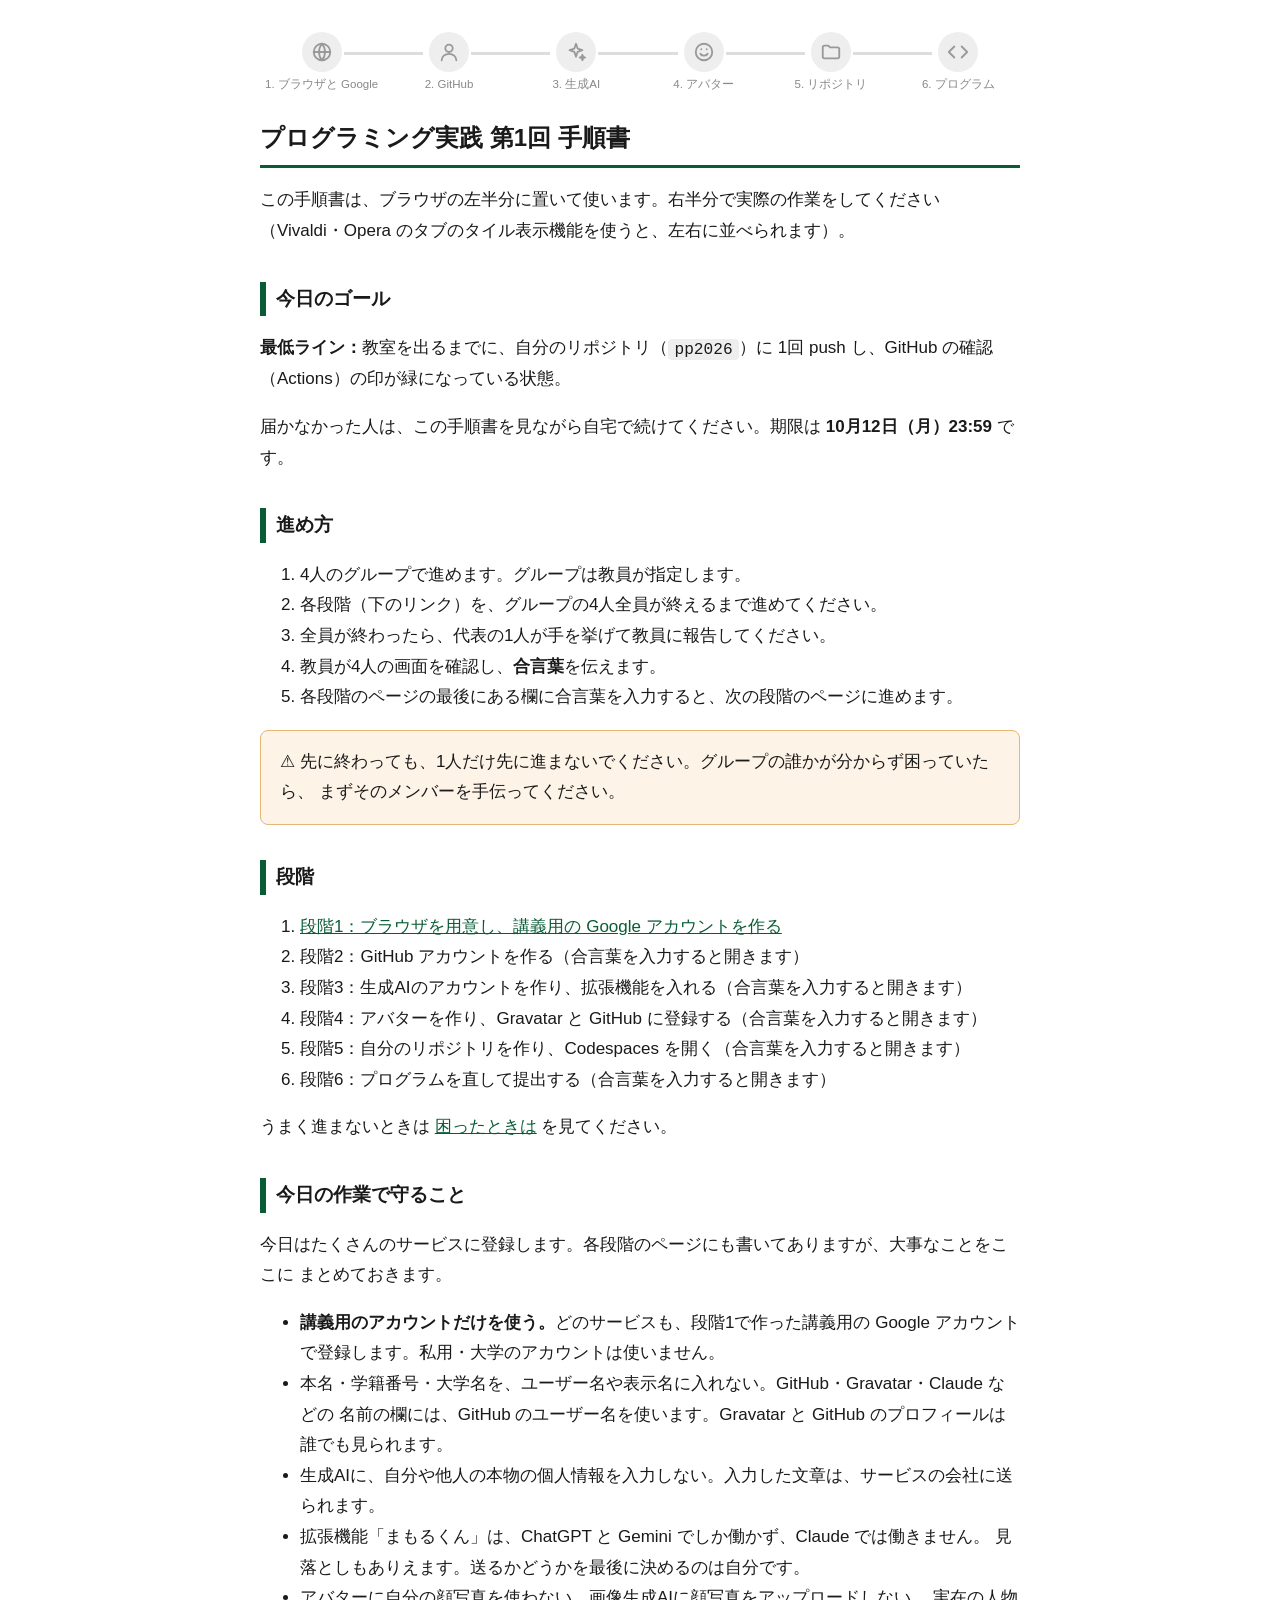
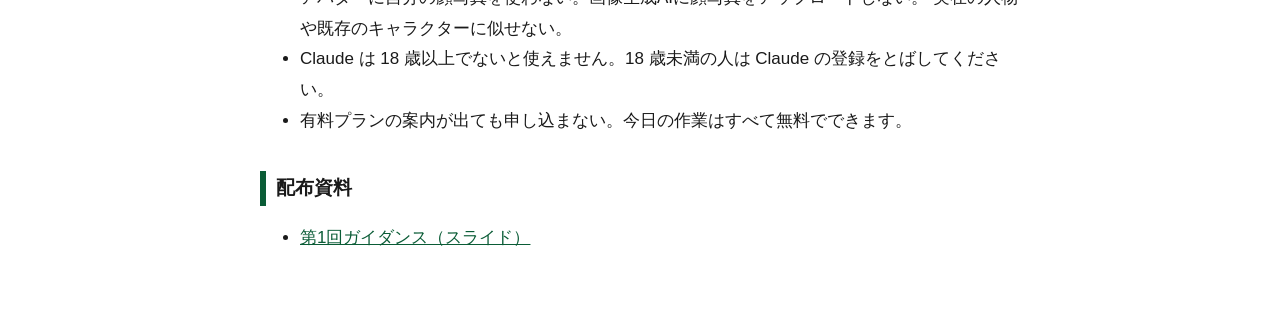
==== index.html @ 877696bb "手順書に段階の進み具合・チェックリスト・合格時の紙吹雪を加える Co-Authored-By: Claude Opus 5.5 <noreply@anthropic.com>" ====
<!DOCTYPE html>
<html lang="ja">
<head>
<meta charset="utf-8">
<meta name="viewport" content="width=device-width, initial-scale=1">
<title>プログラミング実践 第1回 手順書</title>
<link rel="stylesheet" href="common.css">
</head>
<body>

<h1>プログラミング実践 第1回 手順書</h1>

<p>この手順書は、ブラウザの左半分に置いて使います。右半分で実際の作業をしてください
（Vivaldi・Opera のタブのタイル表示機能を使うと、左右に並べられます）。</p>

<h2>今日のゴール</h2>

<p><strong>最低ライン：</strong>教室を出るまでに、自分のリポジトリ（<code>pp2026</code>）に
1回 push し、GitHub の確認（Actions）の印が緑になっている状態。</p>

<p>届かなかった人は、この手順書を見ながら自宅で続けてください。期限は
<strong>10月12日（月）23:59</strong> です。</p>

<h2>進め方</h2>

<ol>
  <li>4人のグループで進めます。グループは教員が指定します。</li>
  <li>各段階（下のリンク）を、グループの4人全員が終えるまで進めてください。</li>
  <li>全員が終わったら、代表の1人が手を挙げて教員に報告してください。</li>
  <li>教員が4人の画面を確認し、<strong>合言葉</strong>を伝えます。</li>
  <li>各段階のページの最後にある欄に合言葉を入力すると、次の段階のページに進めます。</li>
</ol>

<div class="warn">
先に終わっても、1人だけ先に進まないでください。グループの誰かが分からず困っていたら、
まずそのメンバーを手伝ってください。
</div>

<h2>段階</h2>

<ol>
  <li><a href="stage1.html">段階1：ブラウザを用意し、講義用の Google アカウントを作る</a></li>
  <li>段階2：GitHub アカウントを作る（合言葉を入力すると開きます）</li>
  <li>段階3：生成AIのアカウントを作り、拡張機能を入れる（合言葉を入力すると開きます）</li>
  <li>段階4：アバターを作り、Gravatar と GitHub に登録する（合言葉を入力すると開きます）</li>
  <li>段階5：自分のリポジトリを作り、Codespaces を開く（合言葉を入力すると開きます）</li>
  <li>段階6：プログラムを直して提出する（合言葉を入力すると開きます）</li>
</ol>

<p>うまく進まないときは <a href="troubleshooting.html">困ったときは</a> を見てください。</p>

<h2>今日の作業で守ること</h2>

<p>今日はたくさんのサービスに登録します。各段階のページにも書いてありますが、大事なことをここに
まとめておきます。</p>

<ul>
  <li><strong>講義用のアカウントだけを使う。</strong>どのサービスも、段階1で作った講義用の Google
    アカウントで登録します。私用・大学のアカウントは使いません。</li>
  <li>本名・学籍番号・大学名を、ユーザー名や表示名に入れない。GitHub・Gravatar・Claude などの
    名前の欄には、GitHub のユーザー名を使います。Gravatar と GitHub のプロフィールは誰でも見られます。</li>
  <li>生成AIに、自分や他人の本物の個人情報を入力しない。入力した文章は、サービスの会社に送られます。</li>
  <li>拡張機能「まもるくん」は、ChatGPT と Gemini でしか働かず、Claude では働きません。
    見落としもありえます。送るかどうかを最後に決めるのは自分です。</li>
  <li>アバターに自分の顔写真を使わない。画像生成AIに顔写真をアップロードしない。
    実在の人物や既存のキャラクターに似せない。</li>
  <li>Claude は 18 歳以上でないと使えません。18 歳未満の人は Claude の登録をとばしてください。</li>
  <li>有料プランの案内が出ても申し込まない。今日の作業はすべて無料でできます。</li>
</ul>

<h2>配布資料</h2>

<ul>
  <li><a href="handouts/guidance-01.pdf">第1回ガイダンス（スライド）</a></li>
</ul>

<script src="ui.js"></script>
</body>
</html>
---- common.css ----
:root {
  color-scheme: light;
  --fg: #1a1a1a;
  --bg: #ffffff;
  --accent: #0a5c36;
  --box-bg: #f3f6f4;
  --box-border: #c7d6cd;
  --warn-bg: #fdf3e7;
  --warn-border: #e3b873;
}

body {
  font-family: "Hiragino Sans", "Noto Sans JP", "Helvetica Neue", Arial, sans-serif;
  color: var(--fg);
  background: var(--bg);
  max-width: 760px;
  margin: 0 auto;
  padding: 1.5rem 1.25rem 4rem;
  line-height: 1.8;
  font-size: 17px;
}

h1 { font-size: 1.5rem; border-bottom: 3px solid var(--accent); padding-bottom: 0.4rem; }
h2 { font-size: 1.2rem; margin-top: 2.2rem; border-left: 6px solid var(--accent); padding-left: 0.6rem; }

.stage-nav {
  display: flex;
  justify-content: space-between;
  font-size: 0.9rem;
  color: #555;
  margin-bottom: 1rem;
}

.step {
  background: var(--box-bg);
  border: 1px solid var(--box-border);
  border-radius: 8px;
  padding: 1rem 1.2rem;
  margin: 1rem 0;
}

.step > .step-title {
  font-weight: bold;
  margin-bottom: 0.4rem;
}

.warn {
  background: var(--warn-bg);
  border: 1px solid var(--warn-border);
  border-radius: 8px;
  padding: 1rem 1.2rem;
  margin: 1rem 0;
}

.warn::before { content: "⚠ "; }

code, kbd {
  background: #eee;
  border-radius: 4px;
  padding: 0.1em 0.4em;
  font-size: 0.95em;
}

pre {
  background: #1e1e1e;
  color: #eee;
  border-radius: 8px;
  padding: 1rem;
  overflow-x: auto;
}

pre code { background: none; padding: 0; }

a { color: var(--accent); }

button {
  font-size: 1rem;
  padding: 0.6rem 1.2rem;
  border-radius: 6px;
  border: 1px solid var(--accent);
  background: var(--accent);
  color: white;
  cursor: pointer;
}

button:disabled { opacity: 0.5; cursor: default; }

.gate {
  margin-top: 3rem;
  border-top: 3px dashed var(--box-border);
  padding-top: 1.5rem;
}

.gate input[type="text"] {
  font-size: 1rem;
  padding: 0.5rem 0.7rem;
  border: 1px solid var(--box-border);
  border-radius: 6px;
  width: 10rem;
}

pre .t-ok { color: #4ec96b; }
pre .t-ng { color: #ff6b6b; font-weight: bold; }
pre .t-dim { color: #888; }
pre .t-fix { background: #5a1d1d; outline: 2px solid #ff6b6b; display: inline-block; width: 100%; }
pre .t-tag { color: #ffd166; font-weight: bold; }

table.judge {
  border-collapse: collapse;
  margin: 1rem 0;
  width: 100%;
  font-size: 0.95rem;
}
table.judge th, table.judge td {
  border: 1px solid var(--box-border);
  padding: 0.35rem 0.6rem;
  text-align: center;
}
table.judge th { background: var(--box-bg); }
table.judge tr.bad td { background: #fde8e8; }
table.judge td.no { color: #b4262b; font-weight: bold; }

.flow { margin: 1rem 0; }
.flow .q {
  background: var(--box-bg);
  border: 2px solid var(--accent);
  border-radius: 8px;
  padding: 0.5rem 0.8rem;
  font-weight: bold;
}
.flow .branch {
  margin: 0.3rem 0 0.3rem 1.6rem;
  padding-left: 1rem;
  border-left: 3px solid var(--box-border);
}
.flow .ans {
  display: inline-block;
  border-radius: 6px;
  padding: 0.1rem 0.6rem;
  font-weight: bold;
}
.flow .yes-leap { background: #e3f4e8; color: var(--accent); }
.flow .not-leap { background: #eee; color: #444; }
.flow .missing { outline: 3px dashed #b4262b; outline-offset: 4px; border-radius: 8px; }
.flow .missing-note { color: #b4262b; font-weight: bold; font-size: 0.9rem; }

ol.progress {
  list-style: none;
  display: flex;
  padding: 0;
  margin: 0.5rem 0 1.5rem;
  gap: 0.25rem;
}
ol.progress li {
  flex: 1;
  display: flex;
  flex-direction: column;
  align-items: center;
  text-align: center;
  font-size: 0.72rem;
  line-height: 1.3;
  color: #888;
  position: relative;
}
ol.progress li:not(:last-child)::after {
  content: "";
  position: absolute;
  top: 20px;
  left: calc(50% + 22px);
  right: calc(-50% + 22px);
  height: 3px;
  background: #ddd;
}
ol.progress li.done:not(:last-child)::after { background: #4ec96b; }
ol.progress .dot {
  width: 40px;
  height: 40px;
  border-radius: 50%;
  display: flex;
  align-items: center;
  justify-content: center;
  background: #eee;
  color: #999;
  margin-bottom: 0.3rem;
}
ol.progress li.done .dot { background: #4ec96b; color: white; }
ol.progress li.done { color: var(--accent); }
ol.progress li.now .dot {
  background: var(--accent);
  color: white;
  box-shadow: 0 0 0 5px #cfe6da;
  animation: pulse 2s ease-in-out infinite;
}
ol.progress li.now { color: var(--accent); font-weight: bold; }
@keyframes pulse { 50% { box-shadow: 0 0 0 9px #e3f0e9; } }

ul.check { list-style: none; padding-left: 0; }
ul.check li {
  border: 1px solid var(--box-border);
  border-radius: 8px;
  margin: 0.4rem 0;
  transition: background 0.2s;
}
ul.check li label { display: flex; gap: 0.7rem; align-items: baseline; padding: 0.5rem 0.8rem; cursor: pointer; }
ul.check li input { transform: scale(1.4); accent-color: var(--accent); flex-shrink: 0; }
ul.check li.checked { background: #e3f4e8; }
.check-done { display: none; font-weight: bold; color: var(--accent); }
ul.check.all-done + .check-done { display: block; }

.confetti {
  position: fixed;
  top: -12px;
  width: 9px;
  height: 14px;
  border-radius: 2px;
  z-index: 10;
  pointer-events: none;
  animation: fall 1.5s ease-in forwards;
}
@keyframes fall {
  to { transform: translate(var(--drift), 105vh) rotate(var(--spin)); opacity: 0.6; }
}

#gate-message { margin-top: 0.6rem; font-weight: bold; }
#gate-message.ok { color: var(--accent); }
#gate-message.ng { color: #b4262b; }
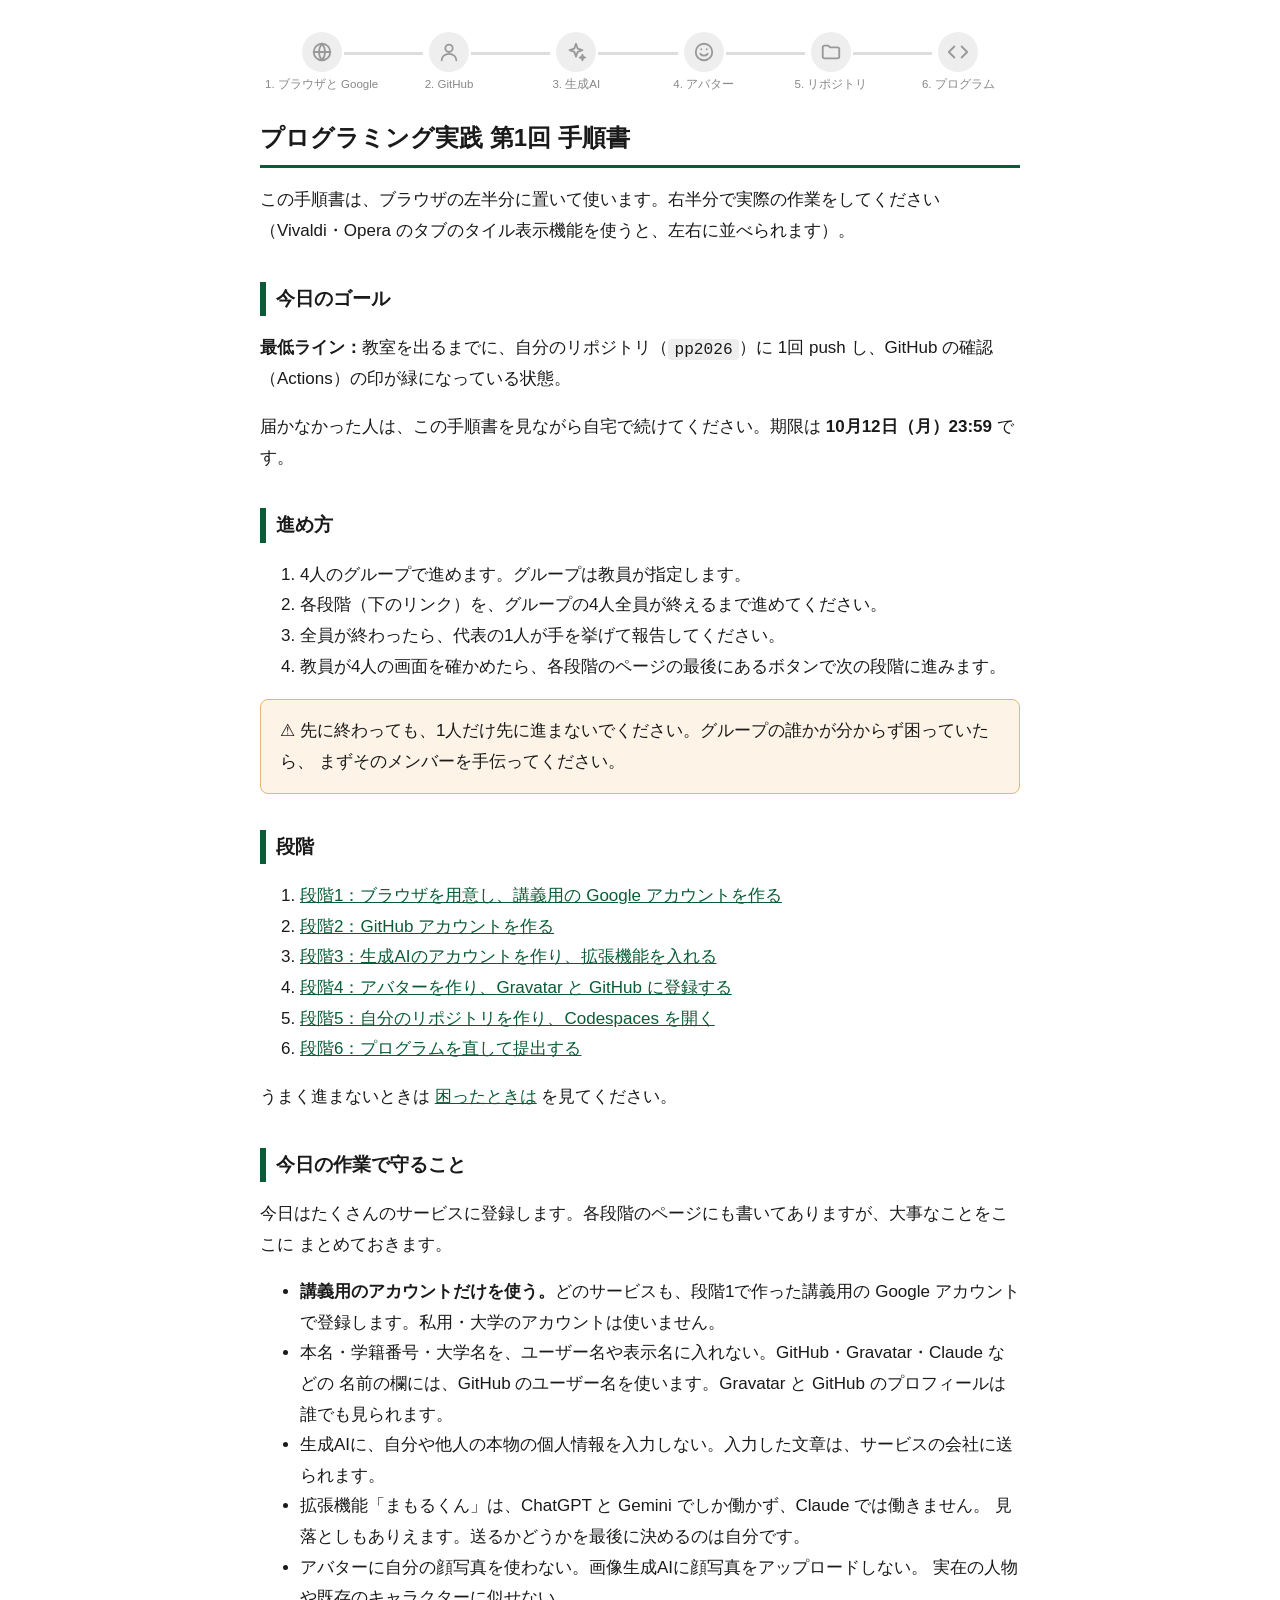
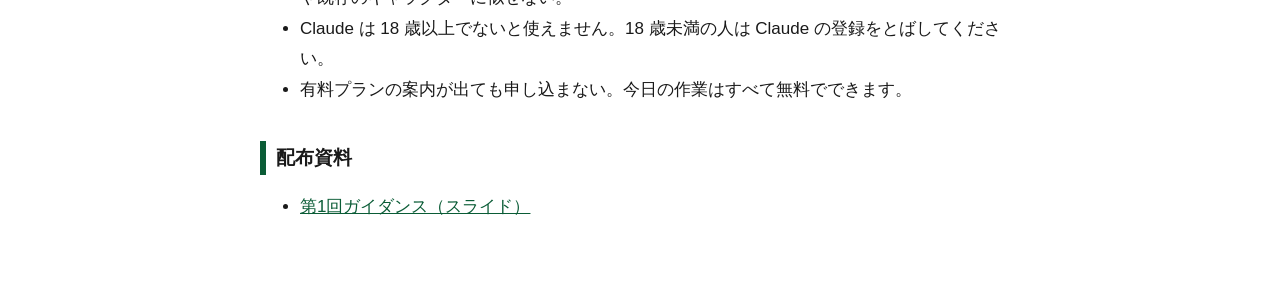
==== commit efade8dd: "報告制のページに差し替える Co-Authored-By: Claude Opus 5.5 <noreply@anthropic.com>" ====
--- a/index.html
+++ b/index.html
@@ -26,9 +26,8 @@
 <ol>
   <li>4人のグループで進めます。グループは教員が指定します。</li>
   <li>各段階（下のリンク）を、グループの4人全員が終えるまで進めてください。</li>
-  <li>全員が終わったら、代表の1人が手を挙げて教員に報告してください。</li>
-  <li>教員が4人の画面を確認し、<strong>合言葉</strong>を伝えます。</li>
-  <li>各段階のページの最後にある欄に合言葉を入力すると、次の段階のページに進めます。</li>
+  <li>全員が終わったら、代表の1人が手を挙げて報告してください。</li>
+  <li>教員が4人の画面を確かめたら、各段階のページの最後にあるボタンで次の段階に進みます。</li>
 </ol>
 
 <div class="warn">
@@ -40,11 +39,11 @@
 
 <ol>
   <li><a href="stage1.html">段階1：ブラウザを用意し、講義用の Google アカウントを作る</a></li>
-  <li>段階2：GitHub アカウントを作る（合言葉を入力すると開きます）</li>
-  <li>段階3：生成AIのアカウントを作り、拡張機能を入れる（合言葉を入力すると開きます）</li>
-  <li>段階4：アバターを作り、Gravatar と GitHub に登録する（合言葉を入力すると開きます）</li>
-  <li>段階5：自分のリポジトリを作り、Codespaces を開く（合言葉を入力すると開きます）</li>
-  <li>段階6：プログラムを直して提出する（合言葉を入力すると開きます）</li>
+  <li><a href="stage2.html">段階2：GitHub アカウントを作る</a></li>
+  <li><a href="stage3.html">段階3：生成AIのアカウントを作り、拡張機能を入れる</a></li>
+  <li><a href="stage4.html">段階4：アバターを作り、Gravatar と GitHub に登録する</a></li>
+  <li><a href="stage5.html">段階5：自分のリポジトリを作り、Codespaces を開く</a></li>
+  <li><a href="stage6.html">段階6：プログラムを直して提出する</a></li>
 </ol>
 
 <p>うまく進まないときは <a href="troubleshooting.html">困ったときは</a> を見てください。</p>
--- a/common.css
+++ b/common.css
@@ -91,14 +91,6 @@
   padding-top: 1.5rem;
 }
 
-.gate input[type="text"] {
-  font-size: 1rem;
-  padding: 0.5rem 0.7rem;
-  border: 1px solid var(--box-border);
-  border-radius: 6px;
-  width: 10rem;
-}
-
 pre .t-ok { color: #4ec96b; }
 pre .t-ng { color: #ff6b6b; font-weight: bold; }
 pre .t-dim { color: #888; }
@@ -143,6 +135,18 @@
 .flow .not-leap { background: #eee; color: #444; }
 .flow .missing { outline: 3px dashed #b4262b; outline-offset: 4px; border-radius: 8px; }
 .flow .missing-note { color: #b4262b; font-weight: bold; font-size: 0.9rem; }
+
+a.next {
+  display: inline-block;
+  font-size: 1.05rem;
+  font-weight: bold;
+  padding: 0.7rem 1.4rem;
+  border-radius: 999px;
+  background: var(--accent);
+  color: white;
+  text-decoration: none;
+}
+a.next:hover { filter: brightness(1.15); }
 
 ol.progress {
   list-style: none;
@@ -221,6 +225,3 @@
   to { transform: translate(var(--drift), 105vh) rotate(var(--spin)); opacity: 0.6; }
 }
 
-#gate-message { margin-top: 0.6rem; font-weight: bold; }
-#gate-message.ok { color: var(--accent); }
-#gate-message.ng { color: #b4262b; }
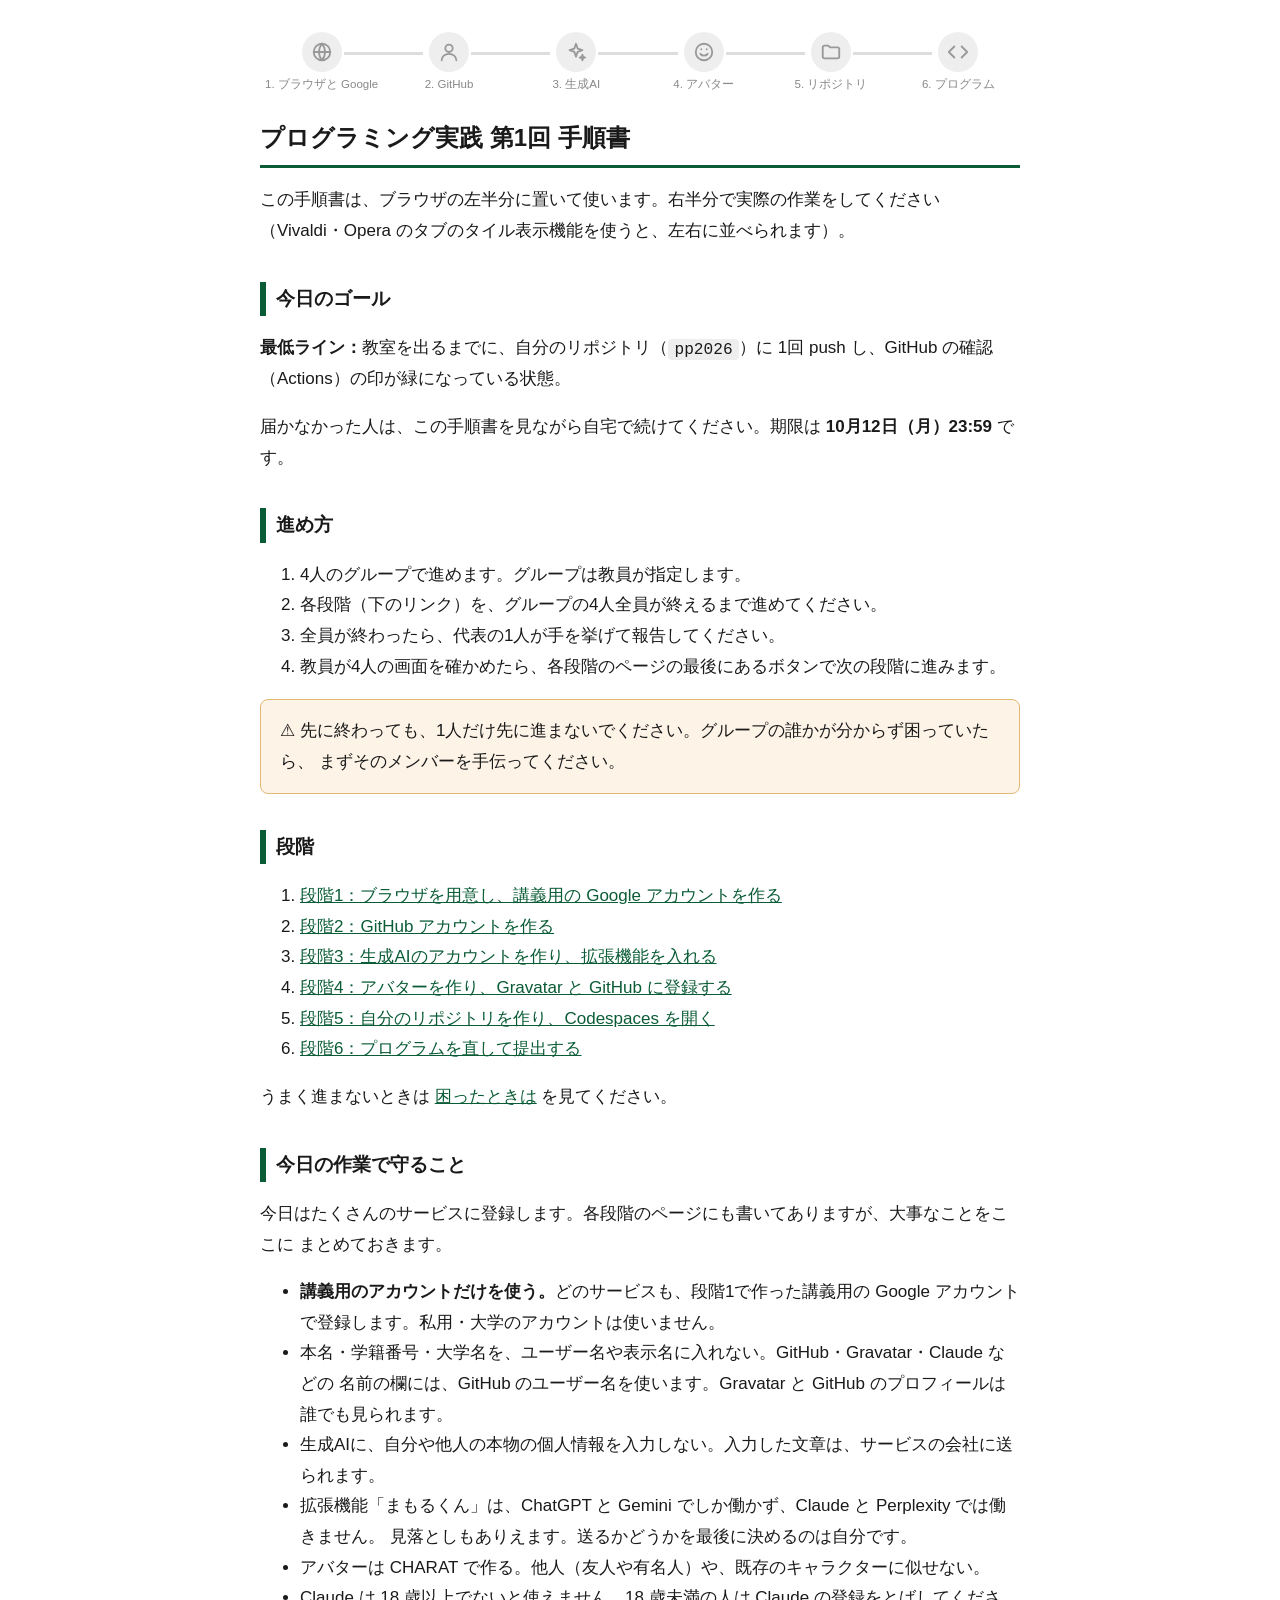
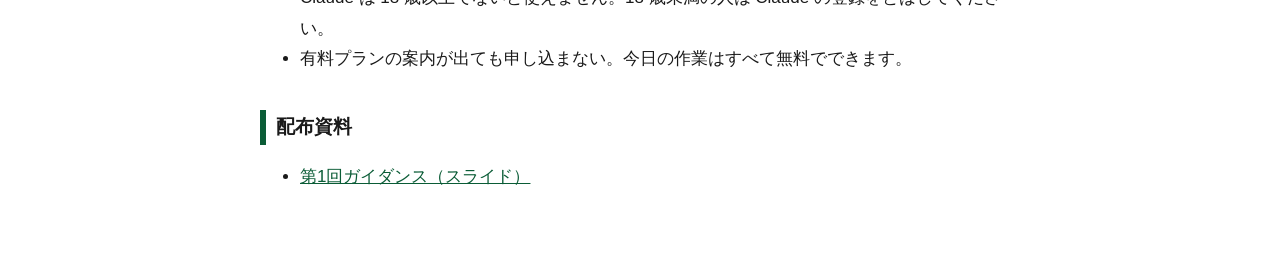
==== commit 043927e2: "段階3に Perplexity を加え、アバターを CHARAT だけにする Co-Authored-By: Claude Opus 5.5 <noreply@anthropic.com>" ====
--- a/index.html
+++ b/index.html
@@ -59,10 +59,9 @@
   <li>本名・学籍番号・大学名を、ユーザー名や表示名に入れない。GitHub・Gravatar・Claude などの
     名前の欄には、GitHub のユーザー名を使います。Gravatar と GitHub のプロフィールは誰でも見られます。</li>
   <li>生成AIに、自分や他人の本物の個人情報を入力しない。入力した文章は、サービスの会社に送られます。</li>
-  <li>拡張機能「まもるくん」は、ChatGPT と Gemini でしか働かず、Claude では働きません。
+  <li>拡張機能「まもるくん」は、ChatGPT と Gemini でしか働かず、Claude と Perplexity では働きません。
     見落としもありえます。送るかどうかを最後に決めるのは自分です。</li>
-  <li>アバターに自分の顔写真を使わない。画像生成AIに顔写真をアップロードしない。
-    実在の人物や既存のキャラクターに似せない。</li>
+  <li>アバターは CHARAT で作る。他人（友人や有名人）や、既存のキャラクターに似せない。</li>
   <li>Claude は 18 歳以上でないと使えません。18 歳未満の人は Claude の登録をとばしてください。</li>
   <li>有料プランの案内が出ても申し込まない。今日の作業はすべて無料でできます。</li>
 </ul>
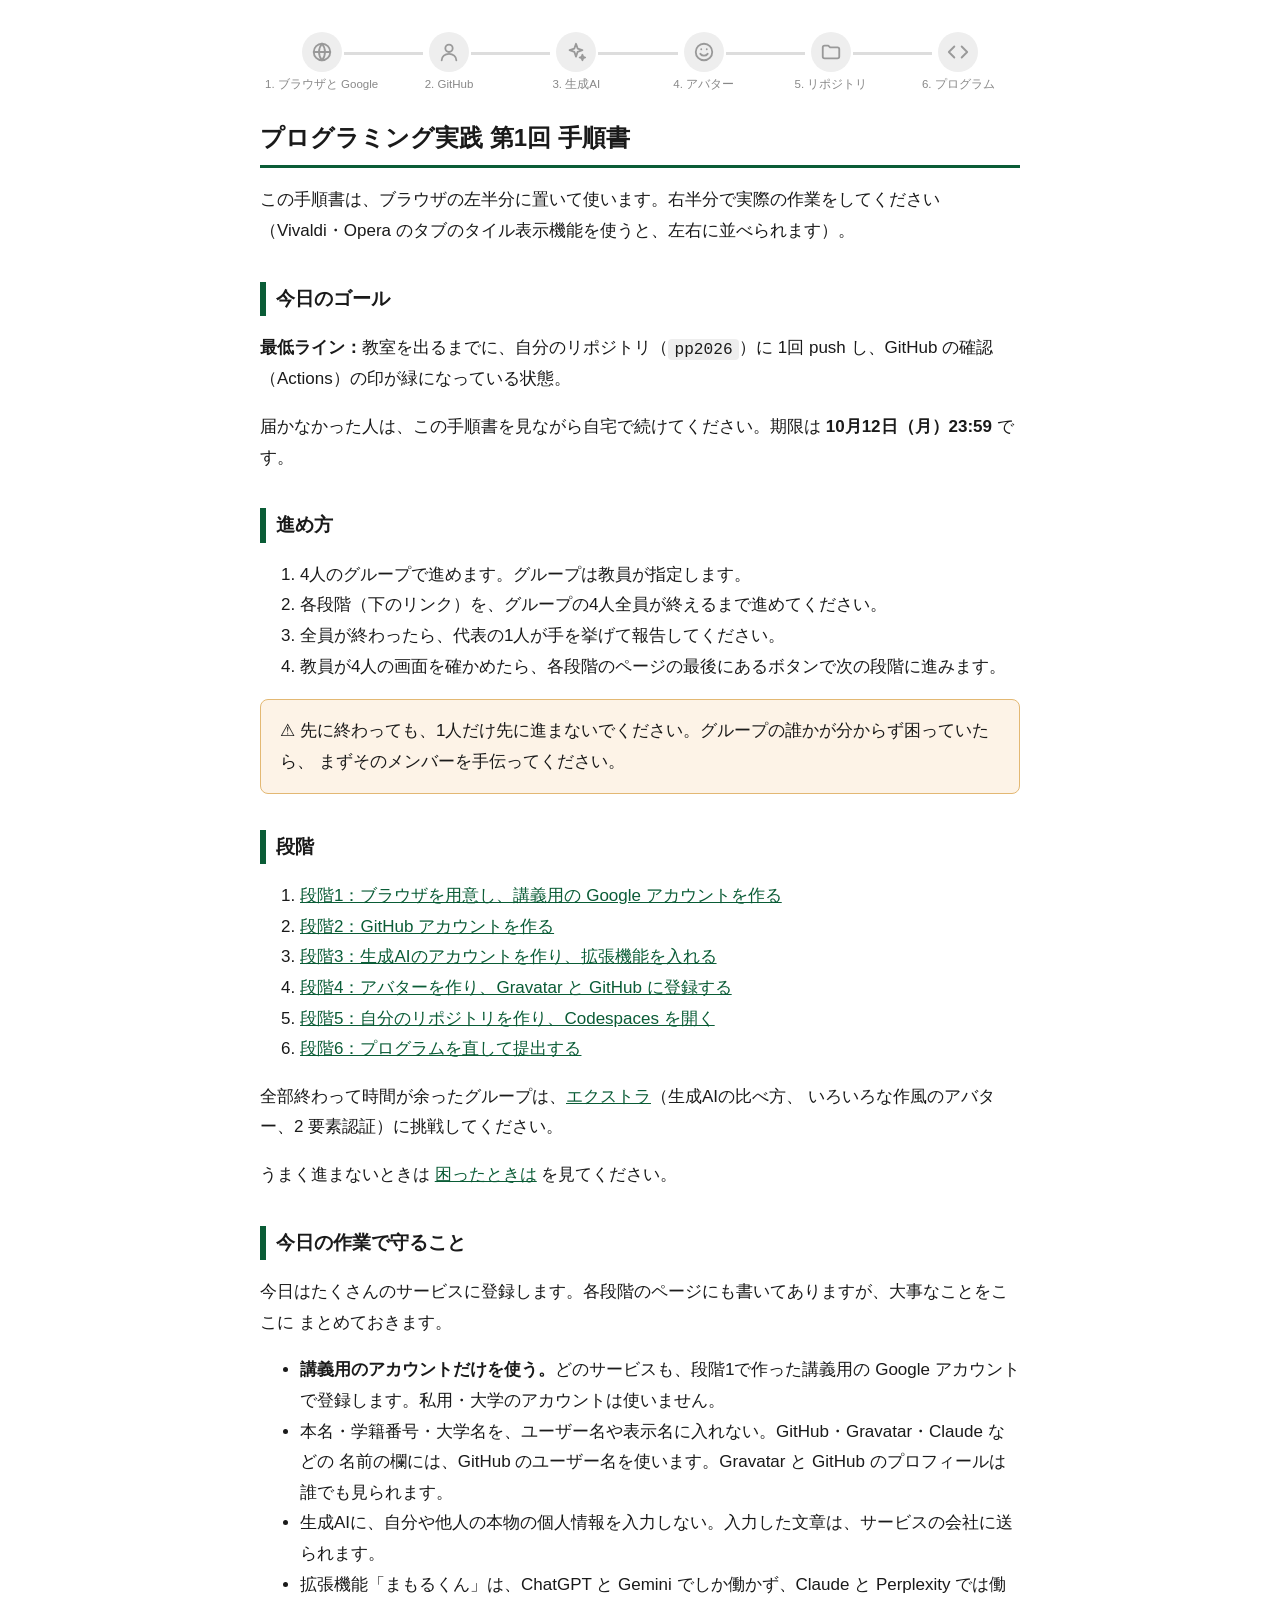
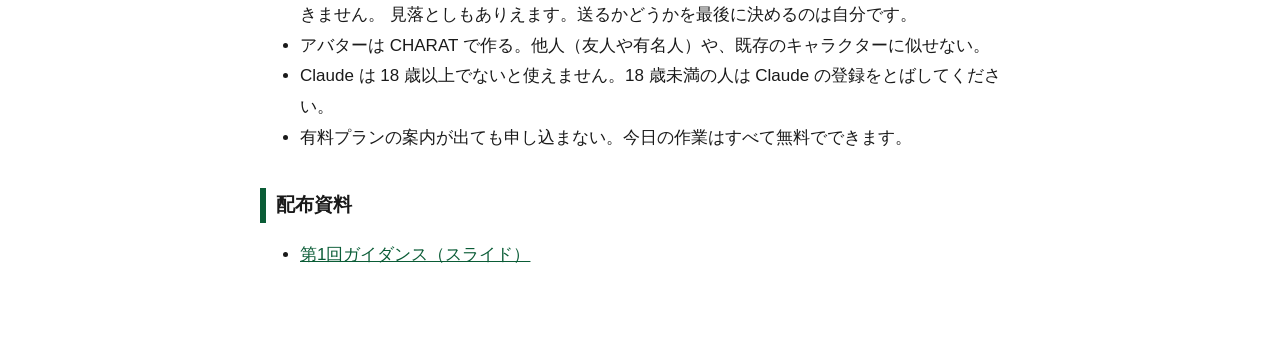
==== commit 7e168088: "エクストラのページとコピーボタンを加える Co-Authored-By: Claude Opus 5.5 <noreply@anthropic.com>" ====
--- a/index.html
+++ b/index.html
@@ -46,6 +46,9 @@
   <li><a href="stage6.html">段階6：プログラムを直して提出する</a></li>
 </ol>
 
+<p>全部終わって時間が余ったグループは、<a href="stage7.html">エクストラ</a>（生成AIの比べ方、
+いろいろな作風のアバター、2 要素認証）に挑戦してください。</p>
+
 <p>うまく進まないときは <a href="troubleshooting.html">困ったときは</a> を見てください。</p>
 
 <h2>今日の作業で守ること</h2>
--- a/common.css
+++ b/common.css
@@ -70,6 +70,21 @@
 }
 
 pre code { background: none; padding: 0; }
+.step pre { white-space: pre-wrap; }
+pre { position: relative; }
+pre:has(.copy) { padding-top: 2.2rem; }
+pre .copy {
+  position: absolute;
+  top: 0.4rem;
+  right: 0.4rem;
+  font-size: 0.75rem;
+  padding: 0.15rem 0.6rem;
+  background: #444;
+  border: 1px solid #666;
+  border-radius: 4px;
+  color: #eee;
+}
+pre .copy.done { background: var(--accent); }
 
 a { color: var(--accent); }
 
@@ -109,6 +124,7 @@
   text-align: center;
 }
 table.judge th { background: var(--box-bg); }
+table.judge td:last-child { text-align: left; }
 table.judge tr.bad td { background: #fde8e8; }
 table.judge td.no { color: #b4262b; font-weight: bold; }
 
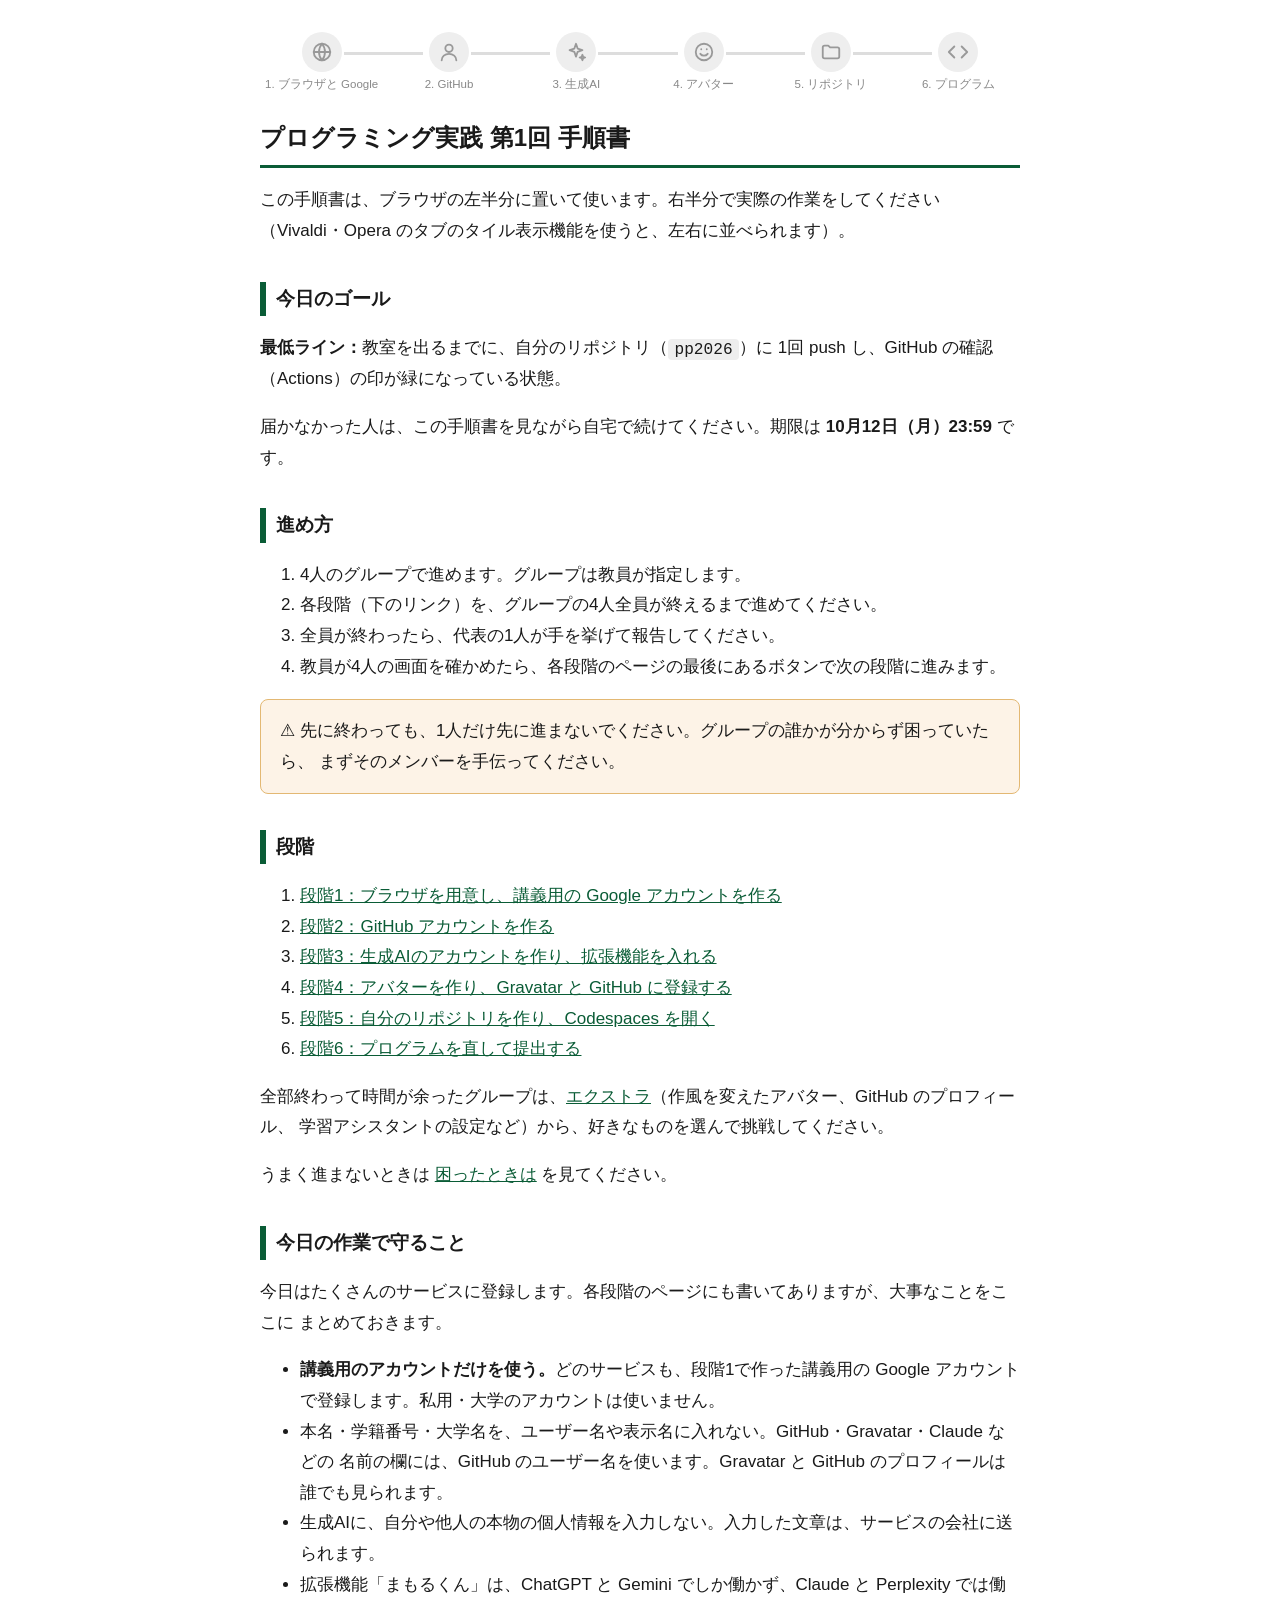
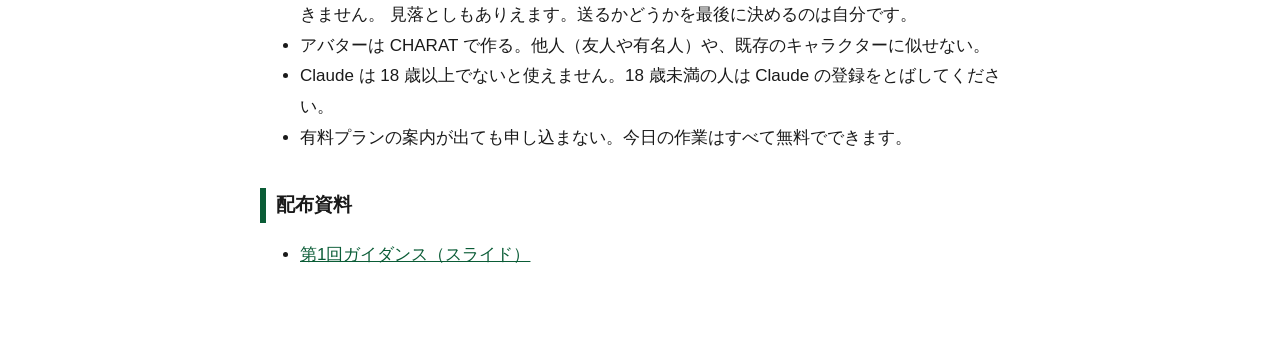
==== commit 7492c3e0: "エクストラを選択式にし、TACT の提出形式を決める Co-Authored-By: Claude Opus 5.5 <noreply@anthropic.com>" ====
--- a/index.html
+++ b/index.html
@@ -46,8 +46,8 @@
   <li><a href="stage6.html">段階6：プログラムを直して提出する</a></li>
 </ol>
 
-<p>全部終わって時間が余ったグループは、<a href="stage7.html">エクストラ</a>（生成AIの比べ方、
-いろいろな作風のアバター、2 要素認証）に挑戦してください。</p>
+<p>全部終わって時間が余ったグループは、<a href="stage7.html">エクストラ</a>（作風を変えたアバター、GitHub のプロフィール、
+学習アシスタントの設定など）から、好きなものを選んで挑戦してください。</p>
 
 <p>うまく進まないときは <a href="troubleshooting.html">困ったときは</a> を見てください。</p>
 
--- a/common.css
+++ b/common.css
@@ -164,6 +164,41 @@
 }
 a.next:hover { filter: brightness(1.15); }
 
+.menu {
+  display: grid;
+  grid-template-columns: repeat(auto-fill, minmax(200px, 1fr));
+  gap: 0.7rem;
+  margin: 1.2rem 0 2rem;
+}
+.menu a {
+  display: flex;
+  flex-direction: column;
+  gap: 0.3rem;
+  padding: 0.8rem 1rem;
+  border: 2px solid var(--box-border);
+  border-radius: 10px;
+  background: var(--box-bg);
+  color: var(--fg);
+  text-decoration: none;
+  transition: transform 0.15s, border-color 0.15s;
+}
+.menu a:hover { transform: translateY(-3px); border-color: var(--accent); }
+.menu-title { font-weight: bold; color: var(--accent); }
+.menu-desc { font-size: 0.88rem; line-height: 1.5; }
+.menu-time { font-size: 0.8rem; color: #777; margin-top: auto; }
+.menu-time::before { content: "目安 "; }
+p.back { text-align: right; font-size: 0.9rem; }
+
+.format {
+  border: 3px solid var(--accent);
+  border-radius: 10px;
+  padding: 0.8rem 1.2rem;
+  margin: 1rem 0;
+  background: #f7fbf9;
+}
+.format-title { font-weight: bold; color: var(--accent); font-size: 1.05rem; }
+table.judge td.ok { color: var(--accent); font-weight: bold; }
+
 ol.progress {
   list-style: none;
   display: flex;
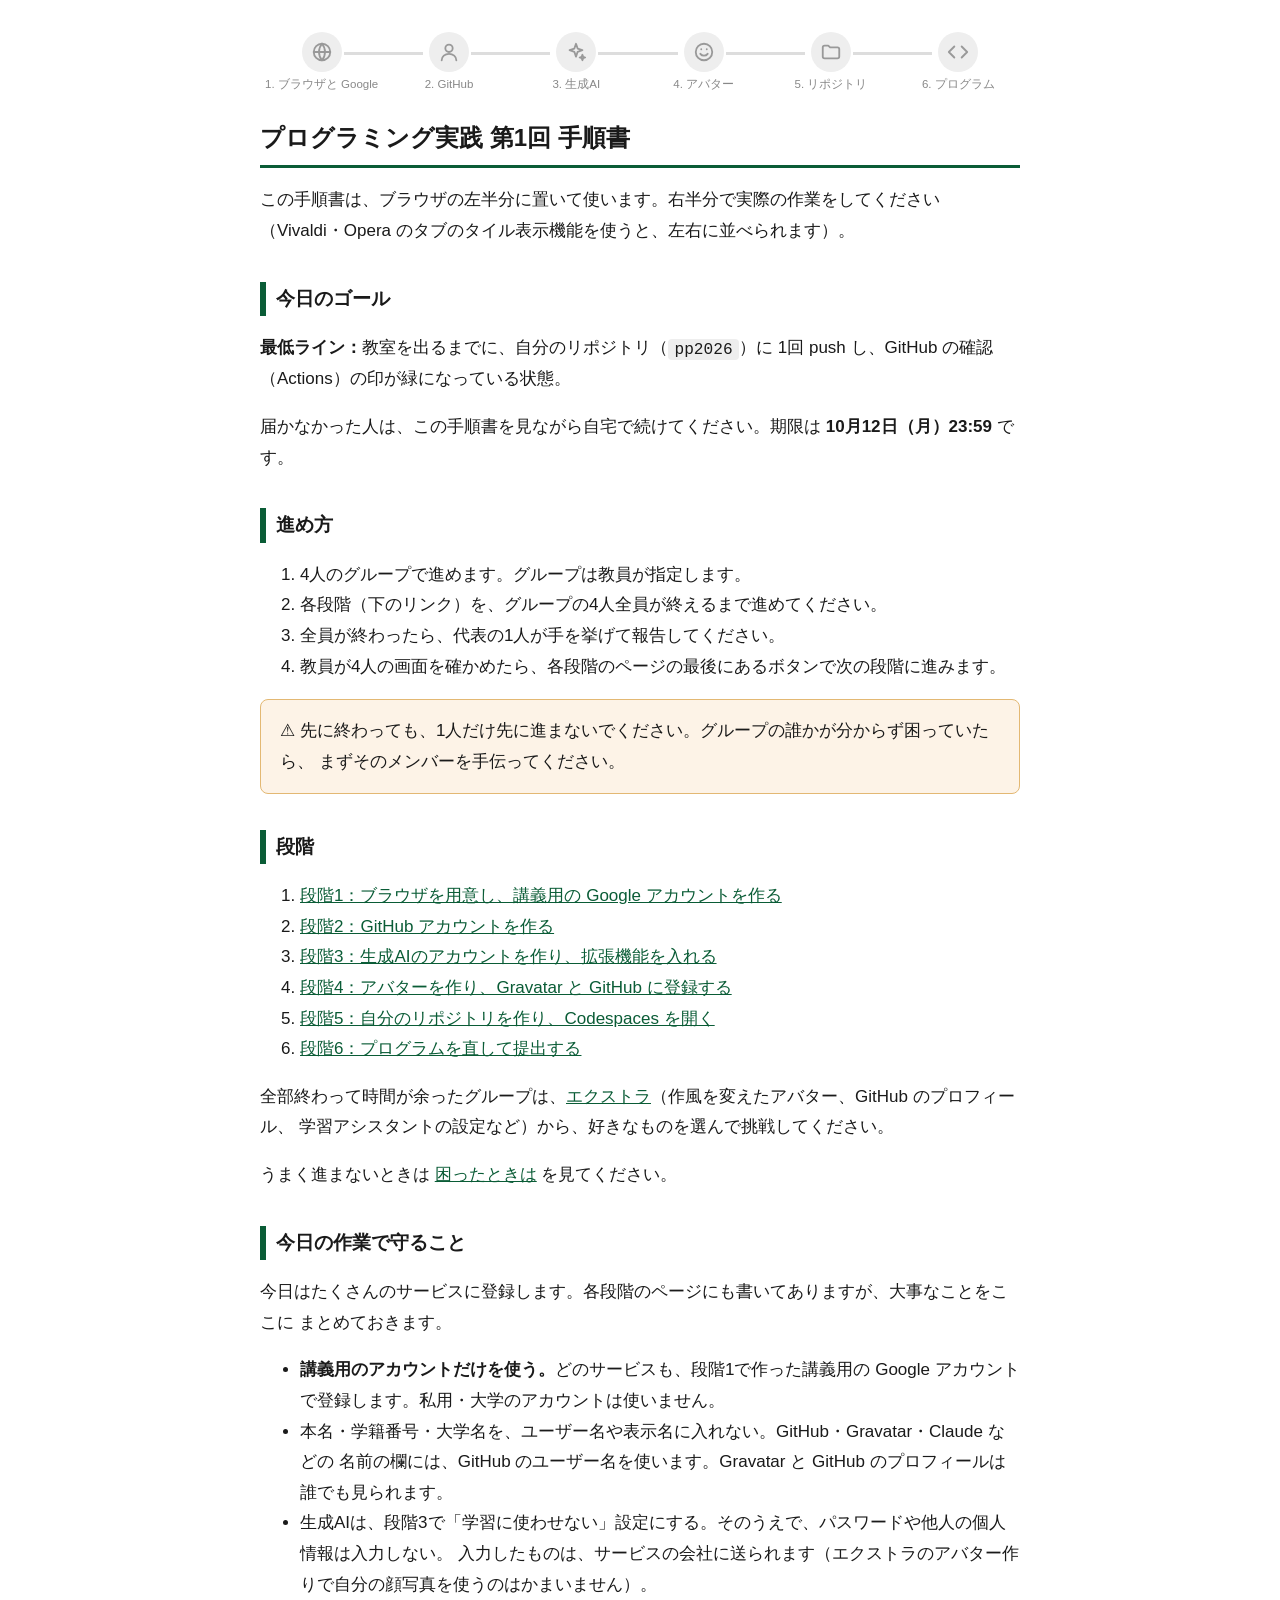
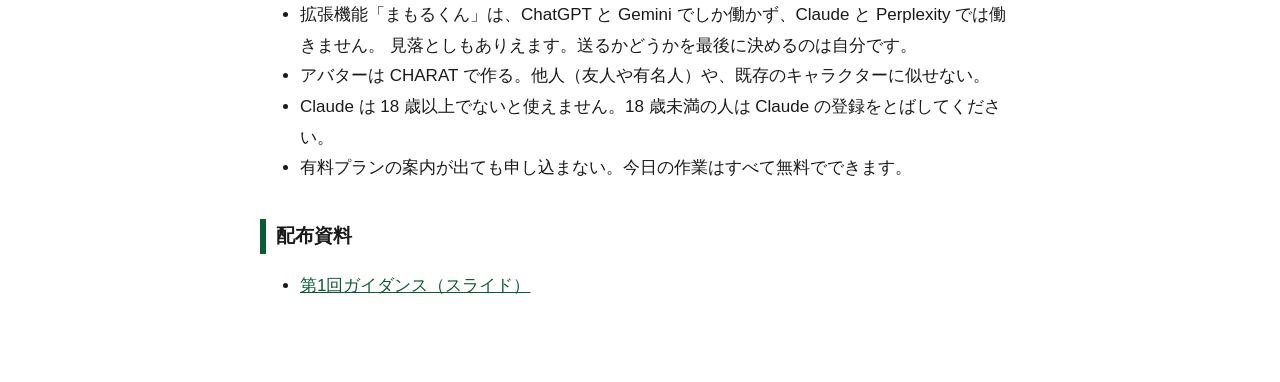
==== commit a8923c62: "段階3に学習に使わせない設定を加え、アバターで顔写真を使えるようにする Co-Authored-By: Claude Opus 5.5 <noreply@anthropic.com>" ====
--- a/index.html
+++ b/index.html
@@ -61,7 +61,8 @@
     アカウントで登録します。私用・大学のアカウントは使いません。</li>
   <li>本名・学籍番号・大学名を、ユーザー名や表示名に入れない。GitHub・Gravatar・Claude などの
     名前の欄には、GitHub のユーザー名を使います。Gravatar と GitHub のプロフィールは誰でも見られます。</li>
-  <li>生成AIに、自分や他人の本物の個人情報を入力しない。入力した文章は、サービスの会社に送られます。</li>
+  <li>生成AIは、段階3で「学習に使わせない」設定にする。そのうえで、パスワードや他人の個人情報は入力しない。
+    入力したものは、サービスの会社に送られます（エクストラのアバター作りで自分の顔写真を使うのはかまいません）。</li>
   <li>拡張機能「まもるくん」は、ChatGPT と Gemini でしか働かず、Claude と Perplexity では働きません。
     見落としもありえます。送るかどうかを最後に決めるのは自分です。</li>
   <li>アバターは CHARAT で作る。他人（友人や有名人）や、既存のキャラクターに似せない。</li>
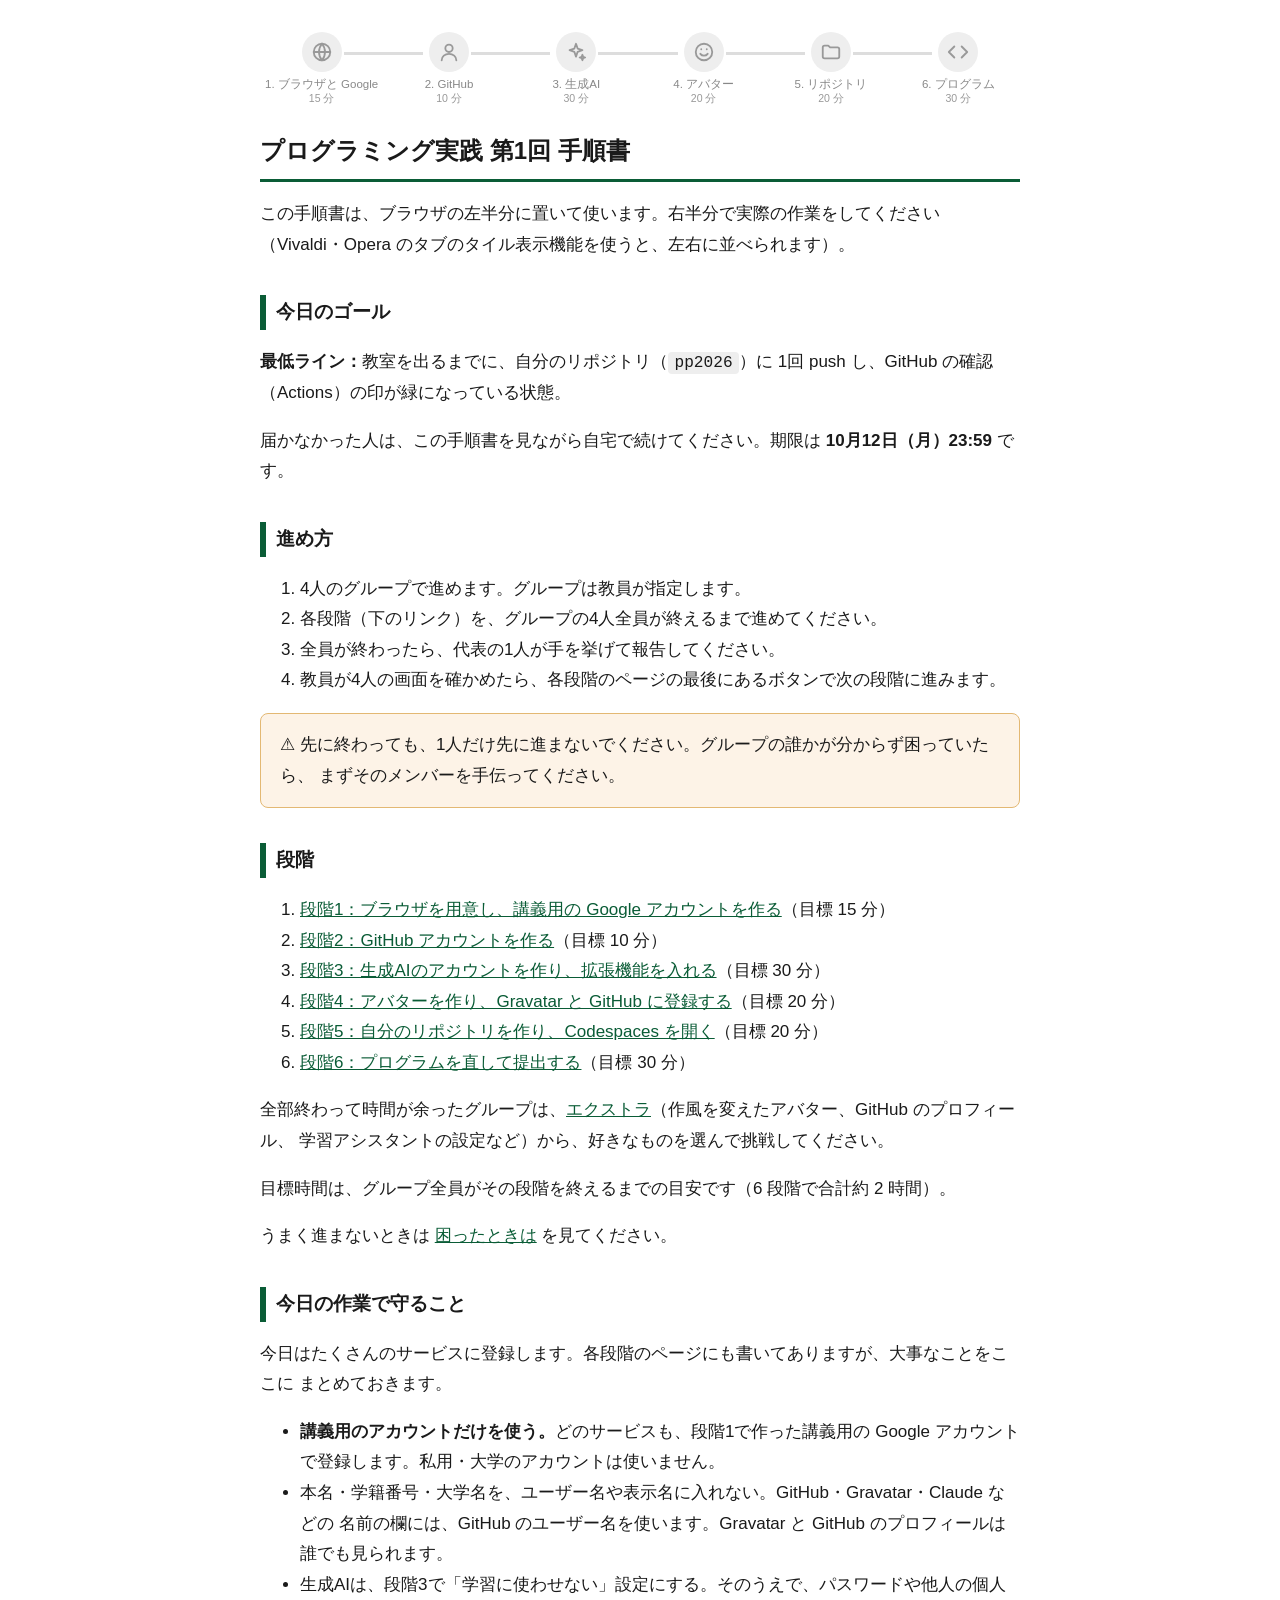
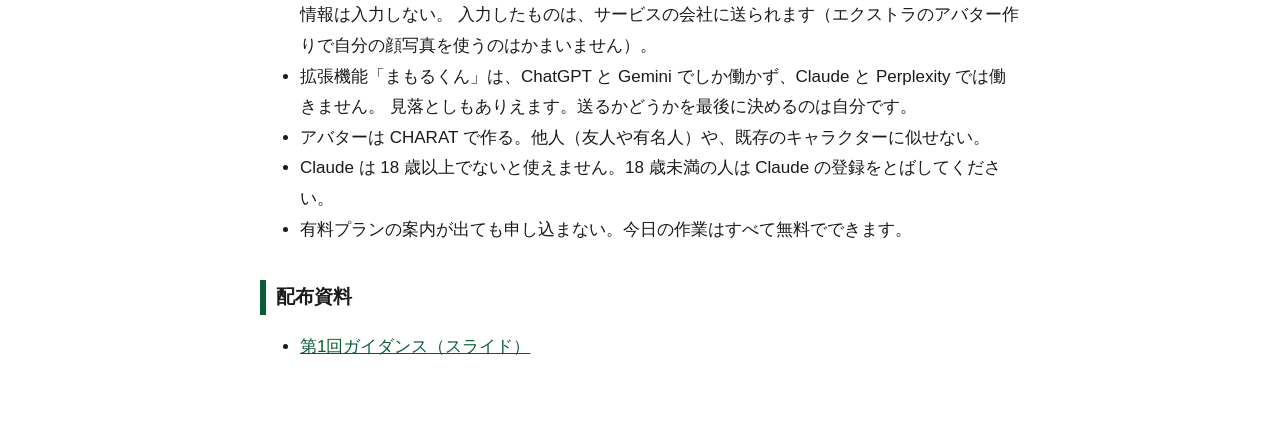
==== commit 9d5d375f: "段階ごとの目標時間を表示し、タイムラインから各段階に飛べるようにする Co-Authored-By: Claude Opus 5.5 <noreply@anthropic.com>" ====
--- a/index.html
+++ b/index.html
@@ -38,16 +38,18 @@
 <h2>段階</h2>
 
 <ol>
-  <li><a href="stage1.html">段階1：ブラウザを用意し、講義用の Google アカウントを作る</a></li>
-  <li><a href="stage2.html">段階2：GitHub アカウントを作る</a></li>
-  <li><a href="stage3.html">段階3：生成AIのアカウントを作り、拡張機能を入れる</a></li>
-  <li><a href="stage4.html">段階4：アバターを作り、Gravatar と GitHub に登録する</a></li>
-  <li><a href="stage5.html">段階5：自分のリポジトリを作り、Codespaces を開く</a></li>
-  <li><a href="stage6.html">段階6：プログラムを直して提出する</a></li>
+  <li><a href="stage1.html">段階1：ブラウザを用意し、講義用の Google アカウントを作る</a>（目標 15 分）</li>
+  <li><a href="stage2.html">段階2：GitHub アカウントを作る</a>（目標 10 分）</li>
+  <li><a href="stage3.html">段階3：生成AIのアカウントを作り、拡張機能を入れる</a>（目標 30 分）</li>
+  <li><a href="stage4.html">段階4：アバターを作り、Gravatar と GitHub に登録する</a>（目標 20 分）</li>
+  <li><a href="stage5.html">段階5：自分のリポジトリを作り、Codespaces を開く</a>（目標 20 分）</li>
+  <li><a href="stage6.html">段階6：プログラムを直して提出する</a>（目標 30 分）</li>
 </ol>
 
 <p>全部終わって時間が余ったグループは、<a href="stage7.html">エクストラ</a>（作風を変えたアバター、GitHub のプロフィール、
 学習アシスタントの設定など）から、好きなものを選んで挑戦してください。</p>
+
+<p>目標時間は、グループ全員がその段階を終えるまでの目安です（6 段階で合計約 2 時間）。</p>
 
 <p>うまく進まないときは <a href="troubleshooting.html">困ったときは</a> を見てください。</p>
 
--- a/common.css
+++ b/common.css
@@ -227,6 +227,26 @@
   background: #ddd;
 }
 ol.progress li.done:not(:last-child)::after { background: #4ec96b; }
+ol.progress li a {
+  display: flex;
+  flex-direction: column;
+  align-items: center;
+  color: inherit;
+  text-decoration: none;
+}
+ol.progress li a:hover .dot { transform: scale(1.12); }
+ol.progress .mins { font-size: 0.66rem; color: #999; }
+.goal-time {
+  display: inline-flex;
+  align-items: center;
+  gap: 0.4rem;
+  background: #fff6d6;
+  border: 1px solid #e8cf6e;
+  border-radius: 999px;
+  padding: 0.2rem 0.9rem;
+  margin: 0 0 0.5rem;
+  font-size: 0.95rem;
+}
 ol.progress .dot {
   width: 40px;
   height: 40px;
@@ -237,6 +257,7 @@
   background: #eee;
   color: #999;
   margin-bottom: 0.3rem;
+  transition: transform 0.15s;
 }
 ol.progress li.done .dot { background: #4ec96b; color: white; }
 ol.progress li.done { color: var(--accent); }
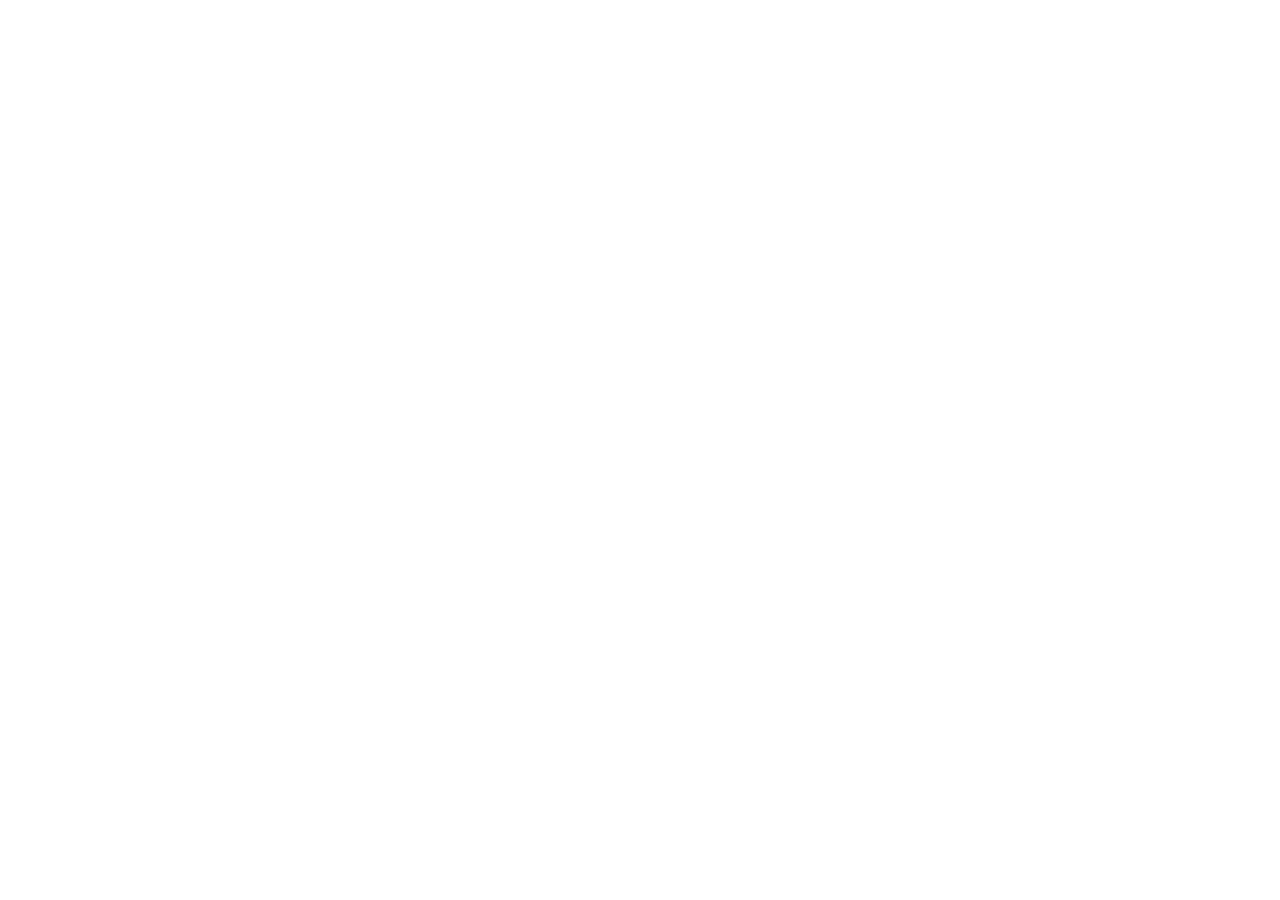
==== commit f4be5630: "手順書の公開先を Cloudflare に移したので、各ページを新しい URL への案内に替える Co-Authored-By: Claude Opus 5.5 <noreply@anthropic." ====
--- a/index.html
+++ b/index.html
@@ -3,81 +3,12 @@
 <head>
 <meta charset="utf-8">
 <meta name="viewport" content="width=device-width, initial-scale=1">
-<title>プログラミング実践 第1回 手順書</title>
-<link rel="stylesheet" href="common.css">
+<meta http-equiv="refresh" content="0; url=https://pp2026-guide.practical-programming.workers.dev/">
+<link rel="canonical" href="https://pp2026-guide.practical-programming.workers.dev/">
+<title>手順書は移転しました</title>
 </head>
 <body>
-
-<h1>プログラミング実践 第1回 手順書</h1>
-
-<p>この手順書は、ブラウザの左半分に置いて使います。右半分で実際の作業をしてください
-（Vivaldi・Opera のタブのタイル表示機能を使うと、左右に並べられます）。</p>
-
-<h2>今日のゴール</h2>
-
-<p><strong>最低ライン：</strong>教室を出るまでに、自分のリポジトリ（<code>pp2026</code>）に
-1回 push し、GitHub の確認（Actions）の印が緑になっている状態。</p>
-
-<p>届かなかった人は、この手順書を見ながら自宅で続けてください。期限は
-<strong>10月12日（月）23:59</strong> です。</p>
-
-<h2>進め方</h2>
-
-<ol>
-  <li>4人のグループで進めます。グループは教員が指定します。</li>
-  <li>各段階（下のリンク）を、グループの4人全員が終えるまで進めてください。</li>
-  <li>全員が終わったら、代表の1人が手を挙げて報告してください。</li>
-  <li>教員が4人の画面を確かめたら、各段階のページの最後にあるボタンで次の段階に進みます。</li>
-</ol>
-
-<div class="warn">
-先に終わっても、1人だけ先に進まないでください。グループの誰かが分からず困っていたら、
-まずそのメンバーを手伝ってください。
-</div>
-
-<h2>段階</h2>
-
-<ol>
-  <li><a href="stage1.html">段階1：ブラウザを用意し、講義用の Google アカウントを作る</a>（目標 15 分）</li>
-  <li><a href="stage2.html">段階2：GitHub アカウントを作る</a>（目標 10 分）</li>
-  <li><a href="stage3.html">段階3：生成AIのアカウントを作り、拡張機能を入れる</a>（目標 30 分）</li>
-  <li><a href="stage4.html">段階4：アバターを作り、Gravatar と GitHub に登録する</a>（目標 20 分）</li>
-  <li><a href="stage5.html">段階5：自分のリポジトリを作り、Codespaces を開く</a>（目標 20 分）</li>
-  <li><a href="stage6.html">段階6：プログラムを直して提出する</a>（目標 30 分）</li>
-</ol>
-
-<p>全部終わって時間が余ったグループは、<a href="stage7.html">エクストラ</a>（作風を変えたアバター、GitHub のプロフィール、
-学習アシスタントの設定など）から、好きなものを選んで挑戦してください。</p>
-
-<p>目標時間は、グループ全員がその段階を終えるまでの目安です（6 段階で合計約 2 時間）。</p>
-
-<p>うまく進まないときは <a href="troubleshooting.html">困ったときは</a> を見てください。</p>
-
-<h2>今日の作業で守ること</h2>
-
-<p>今日はたくさんのサービスに登録します。各段階のページにも書いてありますが、大事なことをここに
-まとめておきます。</p>
-
-<ul>
-  <li><strong>講義用のアカウントだけを使う。</strong>どのサービスも、段階1で作った講義用の Google
-    アカウントで登録します。私用・大学のアカウントは使いません。</li>
-  <li>本名・学籍番号・大学名を、ユーザー名や表示名に入れない。GitHub・Gravatar・Claude などの
-    名前の欄には、GitHub のユーザー名を使います。Gravatar と GitHub のプロフィールは誰でも見られます。</li>
-  <li>生成AIは、段階3で「学習に使わせない」設定にする。そのうえで、パスワードや他人の個人情報は入力しない。
-    入力したものは、サービスの会社に送られます（エクストラのアバター作りで自分の顔写真を使うのはかまいません）。</li>
-  <li>拡張機能「まもるくん」は、ChatGPT と Gemini でしか働かず、Claude と Perplexity では働きません。
-    見落としもありえます。送るかどうかを最後に決めるのは自分です。</li>
-  <li>アバターは CHARAT で作る。他人（友人や有名人）や、既存のキャラクターに似せない。</li>
-  <li>Claude は 18 歳以上でないと使えません。18 歳未満の人は Claude の登録をとばしてください。</li>
-  <li>有料プランの案内が出ても申し込まない。今日の作業はすべて無料でできます。</li>
-</ul>
-
-<h2>配布資料</h2>
-
-<ul>
-  <li><a href="handouts/guidance-01.pdf">第1回ガイダンス（スライド）</a></li>
-</ul>
-
-<script src="ui.js"></script>
+<p>手順書は次の場所に移りました。自動で移らない場合は、リンクを開いてください。</p>
+<p><a href="https://pp2026-guide.practical-programming.workers.dev/">https://pp2026-guide.practical-programming.workers.dev/</a></p>
 </body>
 </html>
